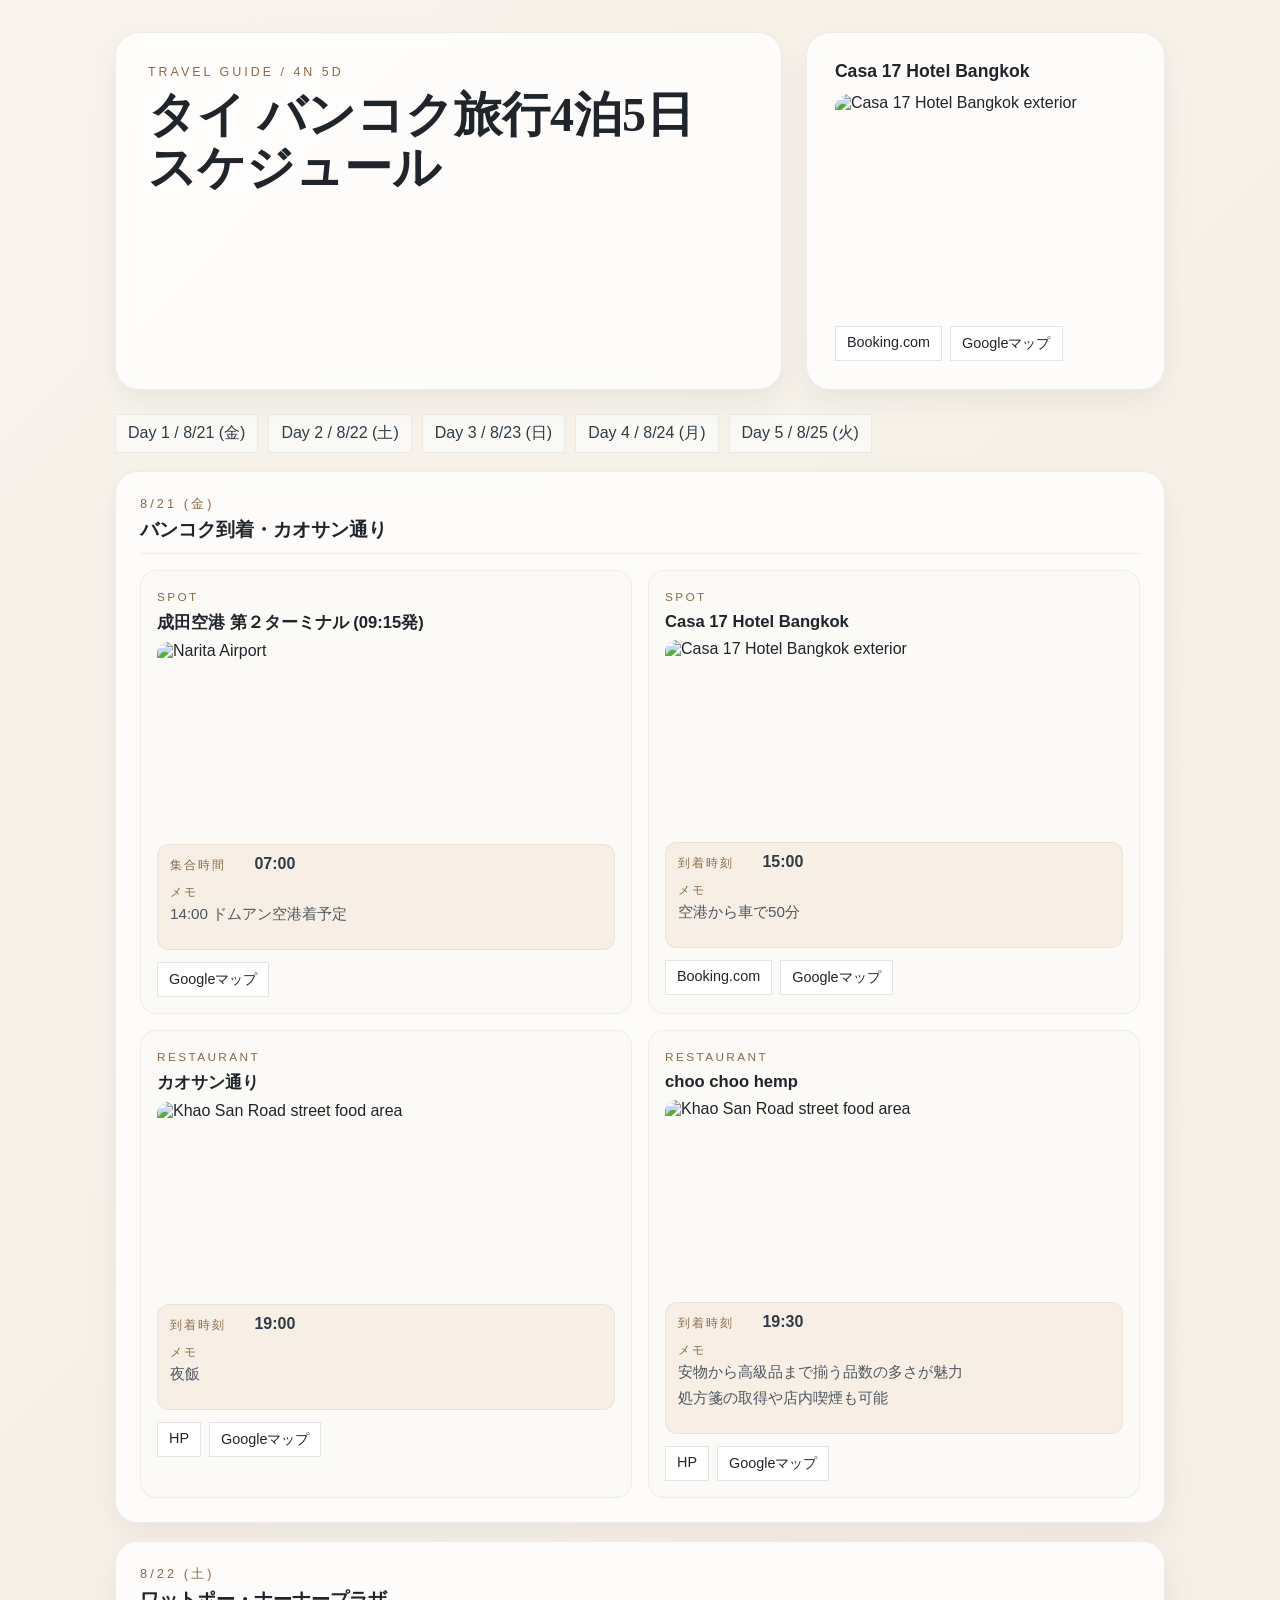
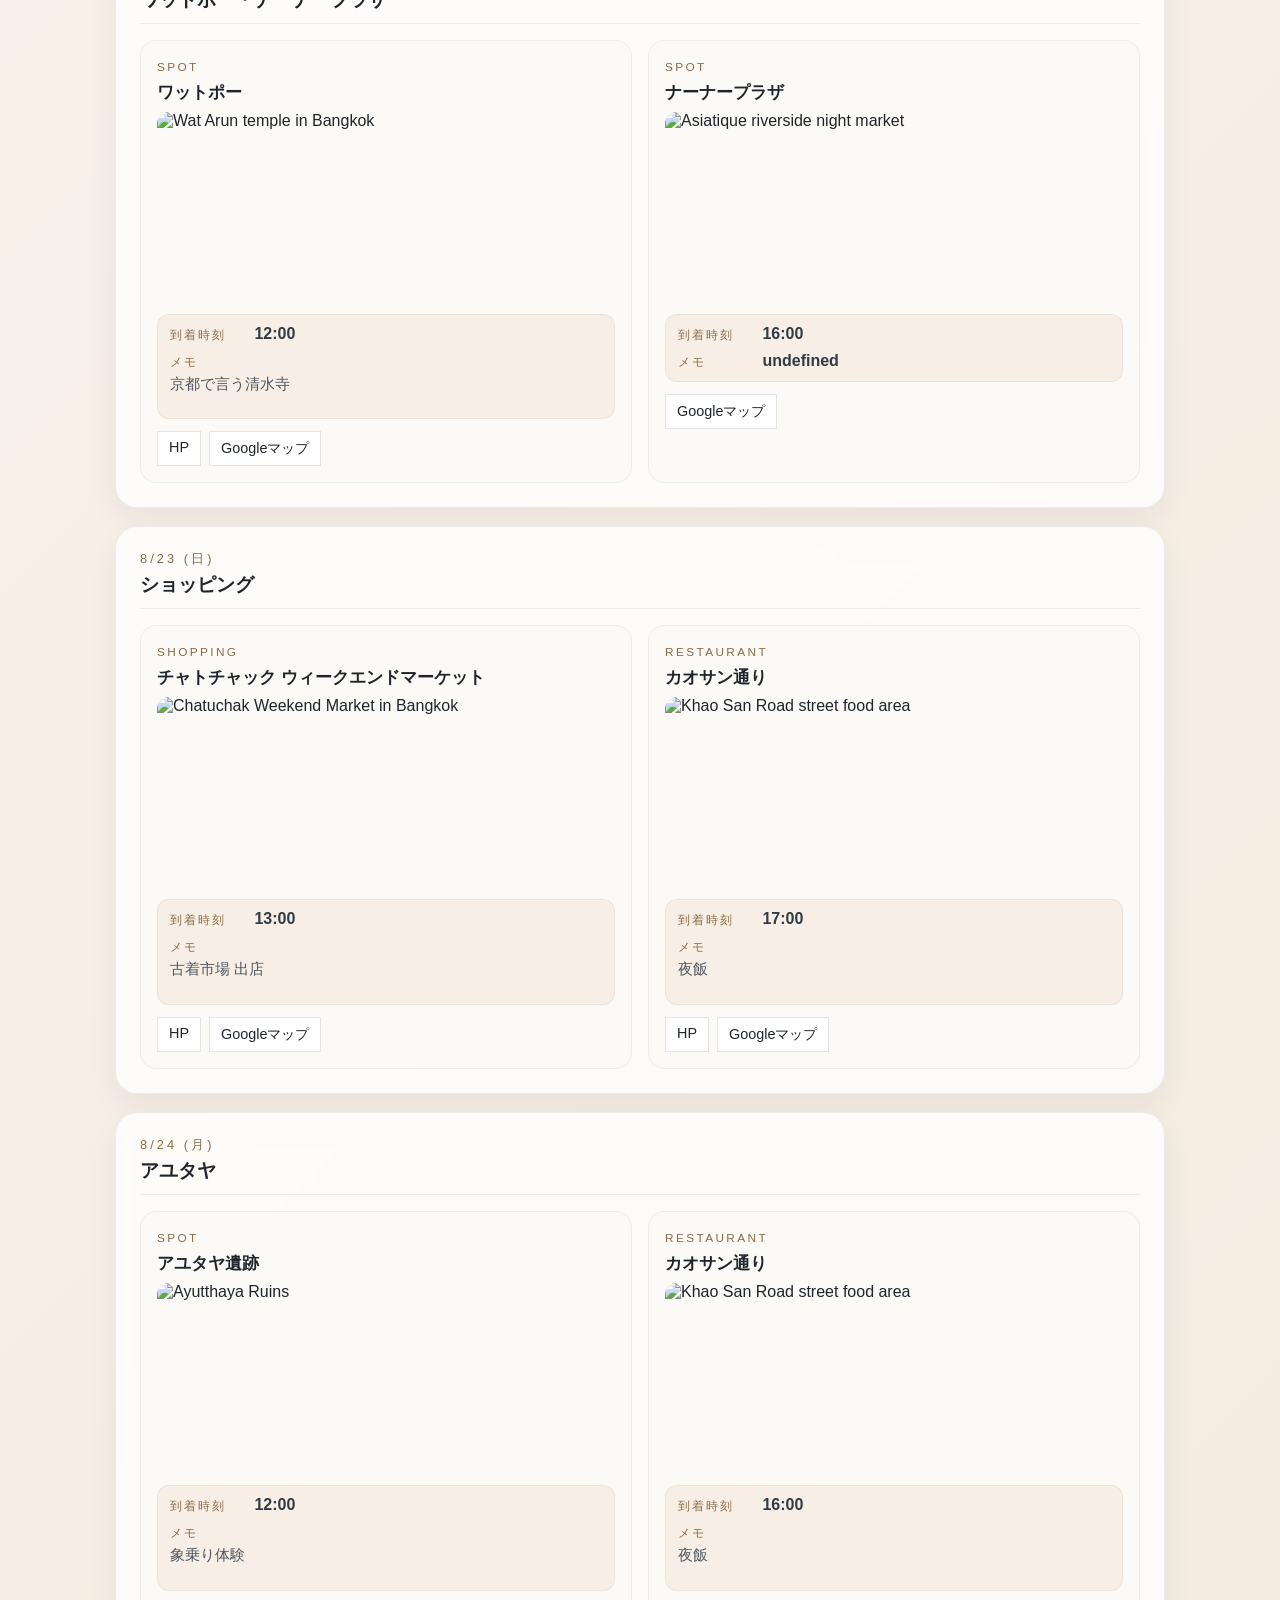
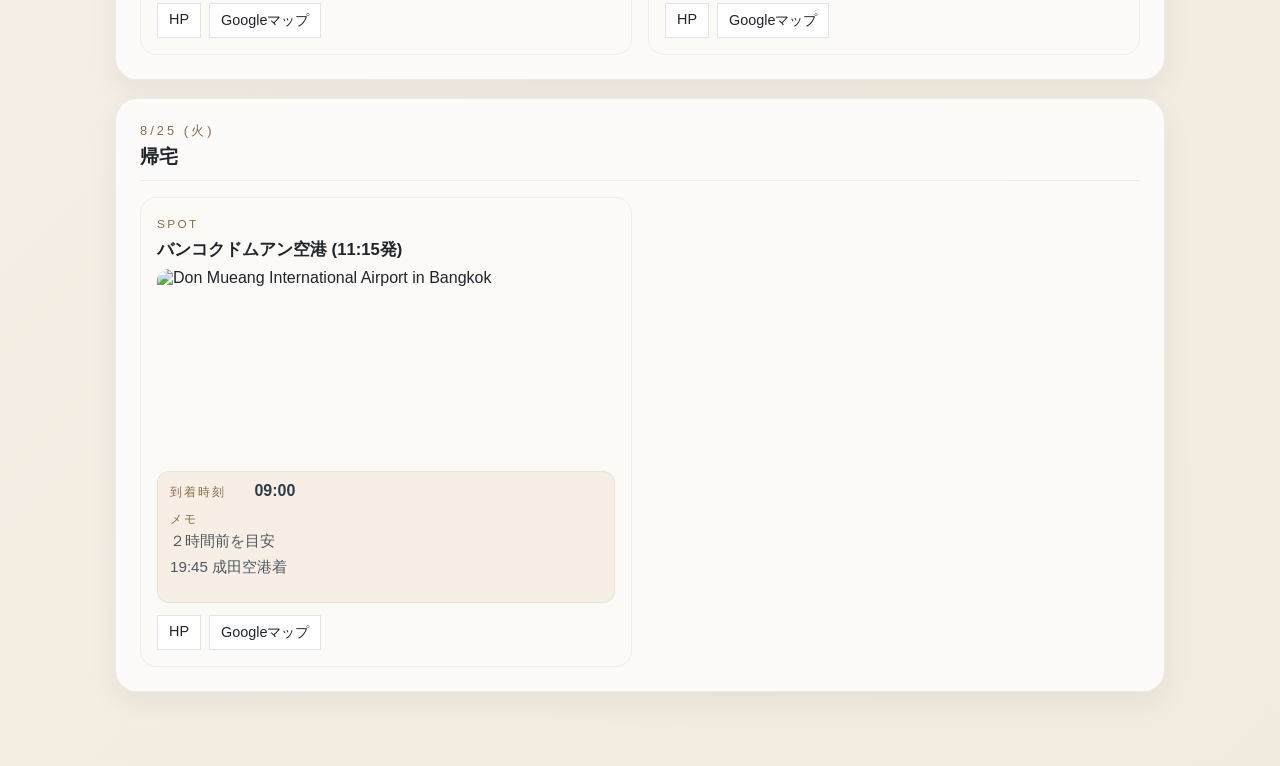
==== index.html @ 08366fd7 "d" ====
<!DOCTYPE html>
<html lang="ja">
  <head>
    <meta charset="UTF-8" />
    <meta name="viewport" content="width=device-width, initial-scale=1.0" />
    <meta name="description" content="マブ旅行 タイ 4泊5日" />
    <title>タイ 4泊5日</title>
    <link rel="icon" href="./icon.jpeg" type="image/jpeg">
    <link rel="stylesheet" href="style.css" />
  </head>
  <body>
    <main class="container">
      <header class="hero">
        <div class="hero-copy">
          <p class="eyebrow">TRAVEL GUIDE / 4N 5D</p>
          <h1>タイ バンコク旅行4泊5日<br />スケジュール</h1>
        </div>
        <div class="hero-panel">
          <h2>Casa 17 Hotel Bangkok</h2>
          <img class="hotel-photo" src="https://cf.bstatic.com/xdata/images/hotel/max1024x768/692562613.jpg?k=0b8fb6a4f40130f8b9ee7ea294255a1981a92a98378175642ac05ddc0c7d869b&o=&hp=1" alt="Casa 17 Hotel Bangkok exterior" />
          <div class="links">
            <a href="https://www.booking.com/hotel/th/casa-17.ja.html?chal_t=1786013086738&force_referer=https%3A%2F%2Fwww.google.com%2F" target="_blank" rel="noopener noreferrer">Booking.com</a>
            <a href="https://www.google.com/maps/search/Casa+17+Hotel+Bangkok" target="_blank" rel="noopener noreferrer">Googleマップ</a>
          </div>
        </div>
      </header>

      <nav class="day-nav" aria-label="日程ナビゲーション">
        <a href="#8/21 (金)">Day 1 / 8/21 (金)</a>
        <a href="#8/22 (土)">Day 2 / 8/22 (土)</a>
        <a href="#8/23 (日)">Day 3 / 8/23 (日)</a>
        <a href="#8/24 (月)">Day 4 / 8/24 (月)</a>
        <a href="#8/25 (火)">Day 5 / 8/25 (火)</a>
      </nav>

      <div id="schedule-root"></div>
    </main>

    <script src="app.js"></script>
  </body>
</html>
---- style.css ----
:root {
  color-scheme: light;
  font-family: "Yu Gothic", "Hiragino Sans", "Noto Sans JP", sans-serif;
  background: #f4efe9;
  color: #1f252b;
}

* {
  box-sizing: border-box;
}

html {
  scroll-behavior: smooth;
}

body {
  margin: 0;
  min-height: 100vh;
  padding: 32px 20px 56px;
  background: linear-gradient(135deg, #f8f3ec 0%, #f2ebdf 100%);
  color: #1f252b;
}

.container {
  max-width: 1050px;
  margin: 0 auto;
}

.hero {
  display: grid;
  grid-template-columns: 1.3fr 0.7fr;
  gap: 24px;
  align-items: stretch;
  margin-bottom: 24px;
}

.hero-copy,
.hero-panel,
.day-card {
  background: rgba(255, 255, 255, 0.78);
  border: 1px solid rgba(31, 37, 43, 0.08);
  box-shadow: 0 12px 30px rgba(31, 37, 43, 0.06);
  backdrop-filter: blur(8px);
}

.hero-copy {
  border-radius: 24px;
  padding: 32px;
}

.hero-panel {
  border-radius: 24px;
  padding: 28px;
  display: flex;
  flex-direction: column;
  justify-content: center;
}

.eyebrow {
  margin: 0 0 10px;
  font-size: 0.78rem;
  letter-spacing: 0.24em;
  text-transform: uppercase;
  color: #8b6b47;
}

h1 {
  margin: 0 0 12px;
  font-family: "Palatino Linotype", "Book Antiqua", "Times New Roman", serif;
  font-size: clamp(2.1rem, 4vw, 3rem);
  line-height: 1.1;
  font-weight: 600;
}

.hero-meta {
  display: flex;
  flex-wrap: wrap;
  gap: 10px;
}

.hero-panel h2 {
  margin: 0 0 10px;
  font-size: 1.1rem;
}

.hotel-description {
  margin: 0 0 14px;
  color: #4f5761;
  line-height: 1.8;
  font-size: 0.95rem;
}

.hero-meta span,
.day-badge {
  display: inline-block;
  padding: 8px 12px;
  border-radius: 999px;
  background: #f6efe7;
  color: #4f5761;
  border: 1px solid rgba(31, 37, 43, 0.08);
  font-size: 0.9rem;
}

.panel-label {
  margin: 0 0 10px;
  font-size: 0.78rem;
  letter-spacing: 0.2em;
  text-transform: uppercase;
  color: #8b6b47;
}

.hero-panel h2 {
  margin: 0 0 12px;
  font-size: 1.1rem;
}

.hotel-photo {
  width: 100%;
  height: 220px;
  object-fit: cover;
  border-radius: 14px;
  margin-bottom: 12px;
  display: block;
}

.day-nav {
  display: flex;
  flex-wrap: wrap;
  gap: 10px;
  margin-bottom: 18px;
}

.day-nav a {
  text-decoration: none;
  color: #2f3b45;
  padding: 8px 12px;
  border: 1px solid rgba(31, 37, 43, 0.08);
  background: rgba(255, 255, 255, 0.6);
  transition: all 0.2s ease;
}

.day-nav a:hover {
  background: #fff;
  transform: translateY(-1px);
}

.day-card {
  border-radius: 22px;
  padding: 24px;
  margin-bottom: 18px;
}

.day-heading {
  display: flex;
  justify-content: space-between;
  align-items: center;
  gap: 12px;
  margin-bottom: 16px;
  padding-bottom: 10px;
  border-bottom: 1px solid rgba(31, 37, 43, 0.08);
}

.day-number {
  margin: 0 0 4px;
  font-size: 0.8rem;
  letter-spacing: 0.24em;
  color: #8b6b47;
}

.day-heading h2 {
  margin: 0;
  font-size: 1.2rem;
}

.item-grid {
  display: grid;
  grid-template-columns: repeat(2, minmax(0, 1fr));
  gap: 16px;
}

.plan-item {
  background: #fcfaf7;
  border: 1px solid rgba(31, 37, 43, 0.06);
  border-radius: 16px;
  padding: 16px;
  overflow: hidden;
}

.plan-item img {
  width: 100%;
  height: 190px;
  object-fit: cover;
  border-radius: 12px;
  margin-bottom: 12px;
  display: block;
}

.item-label {
  display: inline-block;
  margin-bottom: 8px;
  font-size: 0.74rem;
  letter-spacing: 0.2em;
  text-transform: uppercase;
  color: #8b6b47;
}

.plan-item h3 {
  margin: 0 0 8px;
  font-size: 1.04rem;
}

.plan-item p {
  margin: 0 0 12px;
  color: #4f5761;
  line-height: 1.7;
  font-size: 0.95rem;
}

.item-meta {
  margin: 12px 0 12px;
  padding: 10px 12px;
  border-radius: 12px;
  background: #f7efe5;
  border: 1px solid rgba(31, 37, 43, 0.06);
}

.meta-row + .meta-row {
  margin-top: 8px;
}

.meta-label {
  display: inline-block;
  min-width: 72px;
  font-size: 0.74rem;
  letter-spacing: 0.16em;
  text-transform: uppercase;
  color: #8b6b47;
  margin-right: 8px;
}

.meta-value {
  font-weight: 600;
  color: #2f3b45;
}

.meta-note {
  margin: 4px 0 0;
  color: #4f5761;
  font-size: 0.9rem;
  line-height: 1.6;
}

.links {
  display: flex;
  flex-wrap: wrap;
  gap: 8px;
}

.links a {
  text-decoration: none;
  color: #1f252b;
  border: 1px solid rgba(31, 37, 43, 0.12);
  background: #fff;
  padding: 7px 11px;
  font-size: 0.9rem;
  transition: all 0.2s ease;
}

.links a:hover {
  background: #1f252b;
  color: #fff;
}

@media (max-width: 780px) {
  .hero {
    grid-template-columns: 1fr;
  }

  .item-grid {
    grid-template-columns: 1fr;
  }
}

@media (max-width: 560px) {
  body {
    padding: 16px 12px 36px;
  }

  .hero-copy,
  .hero-panel,
  .day-card {
    padding: 18px;
  }

  .day-heading {
    flex-direction: column;
    align-items: flex-start;
  }
}
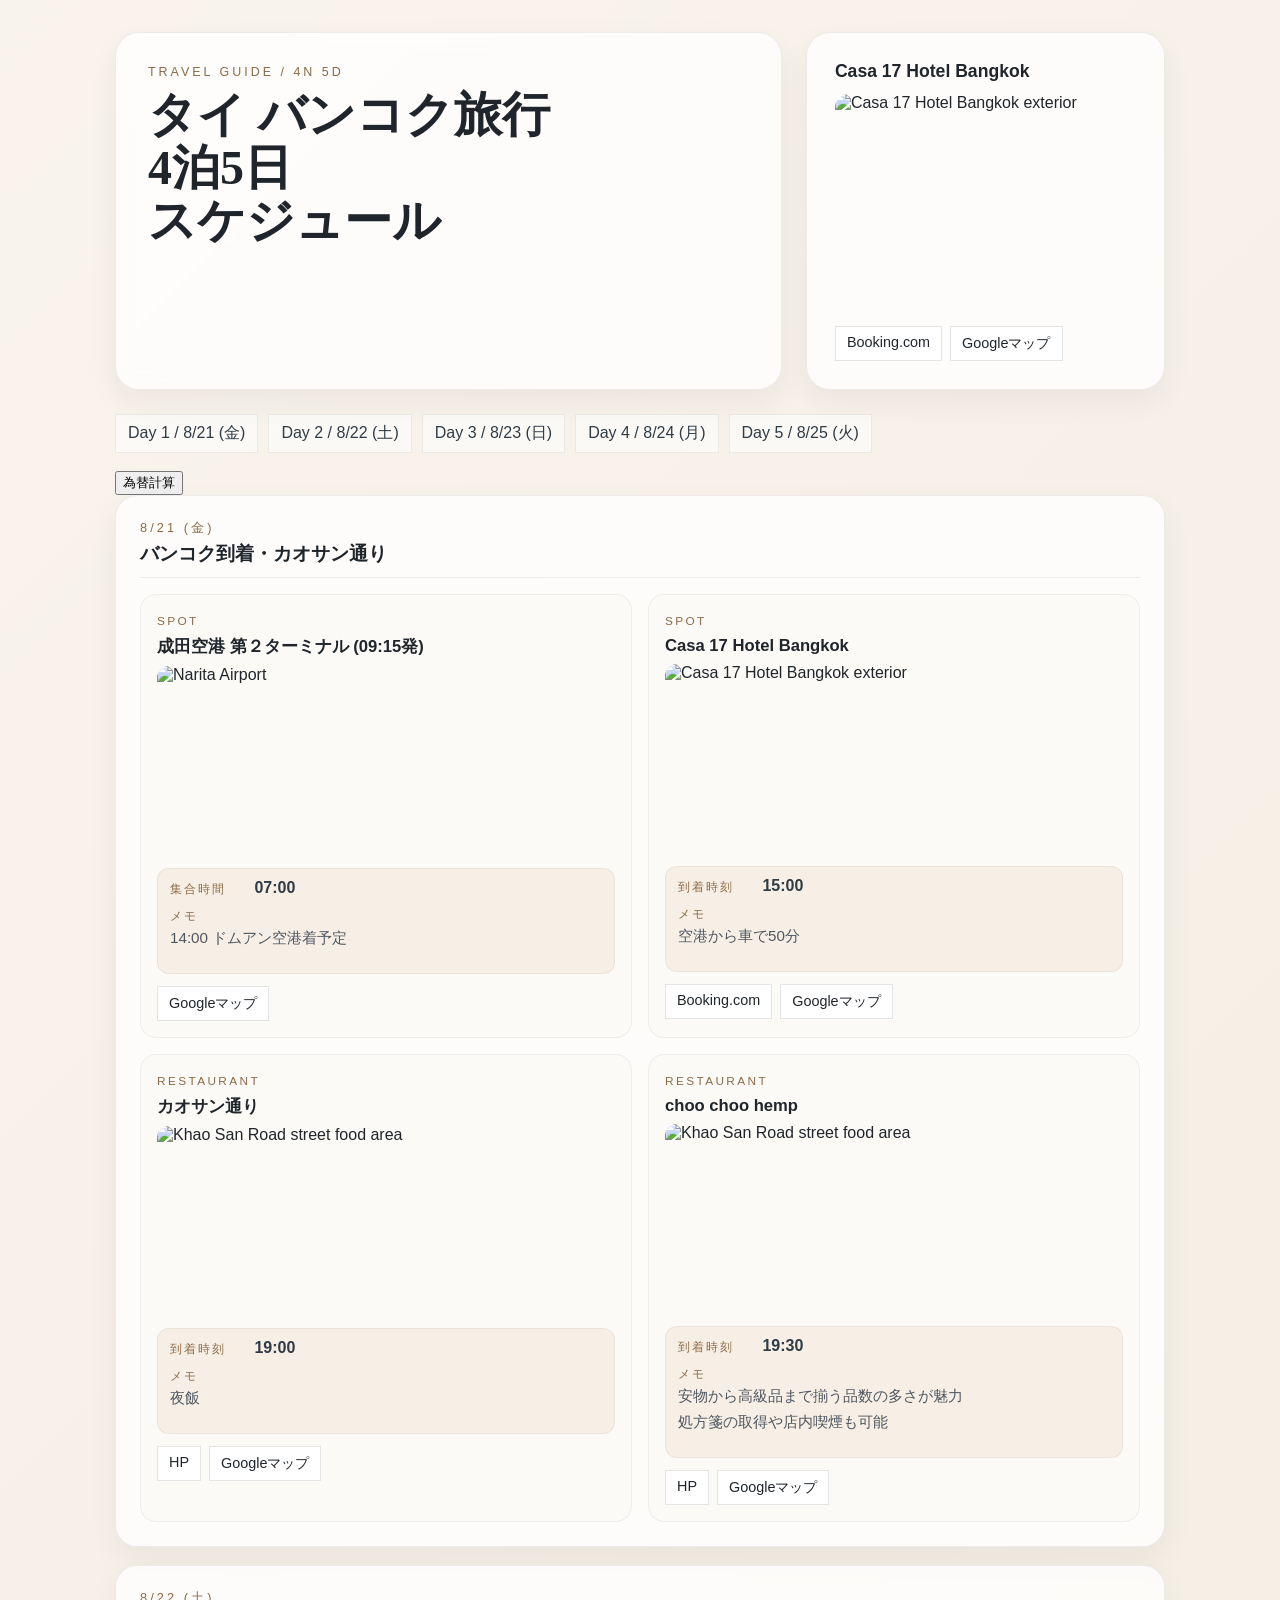
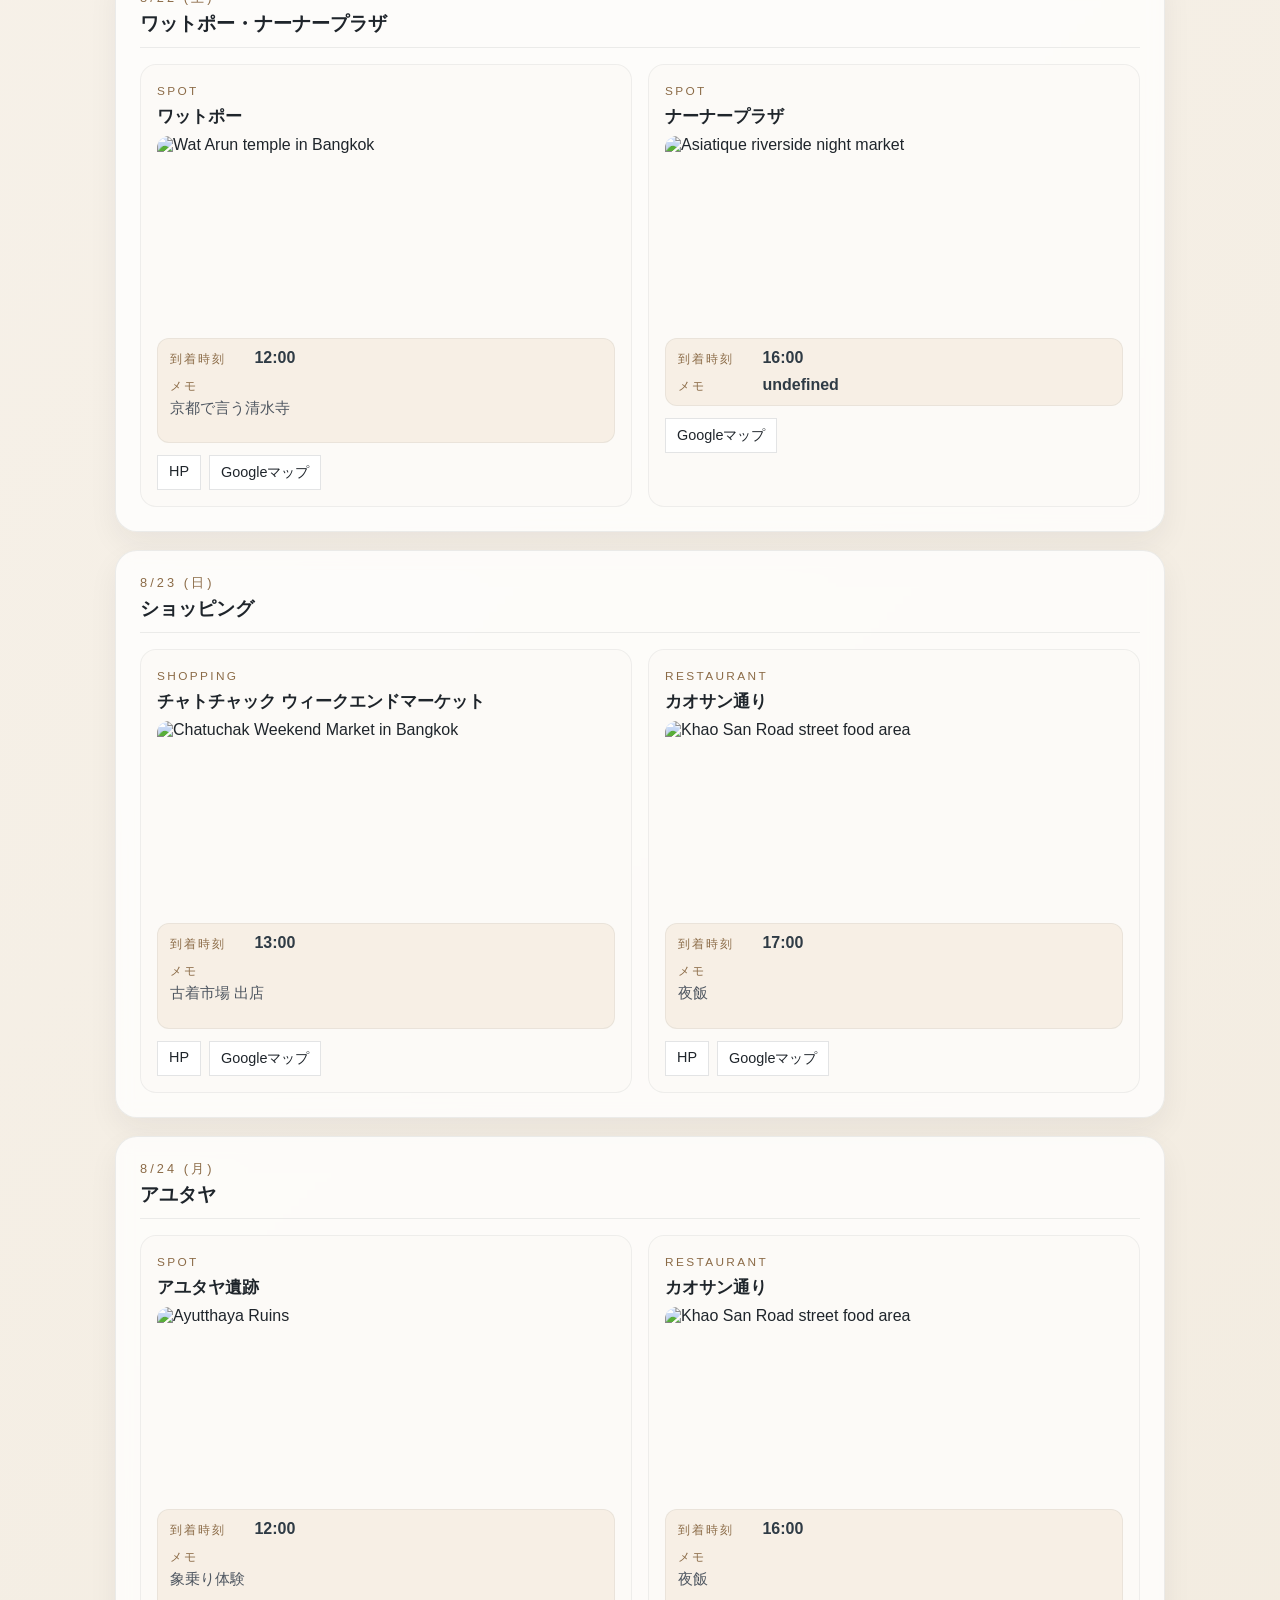
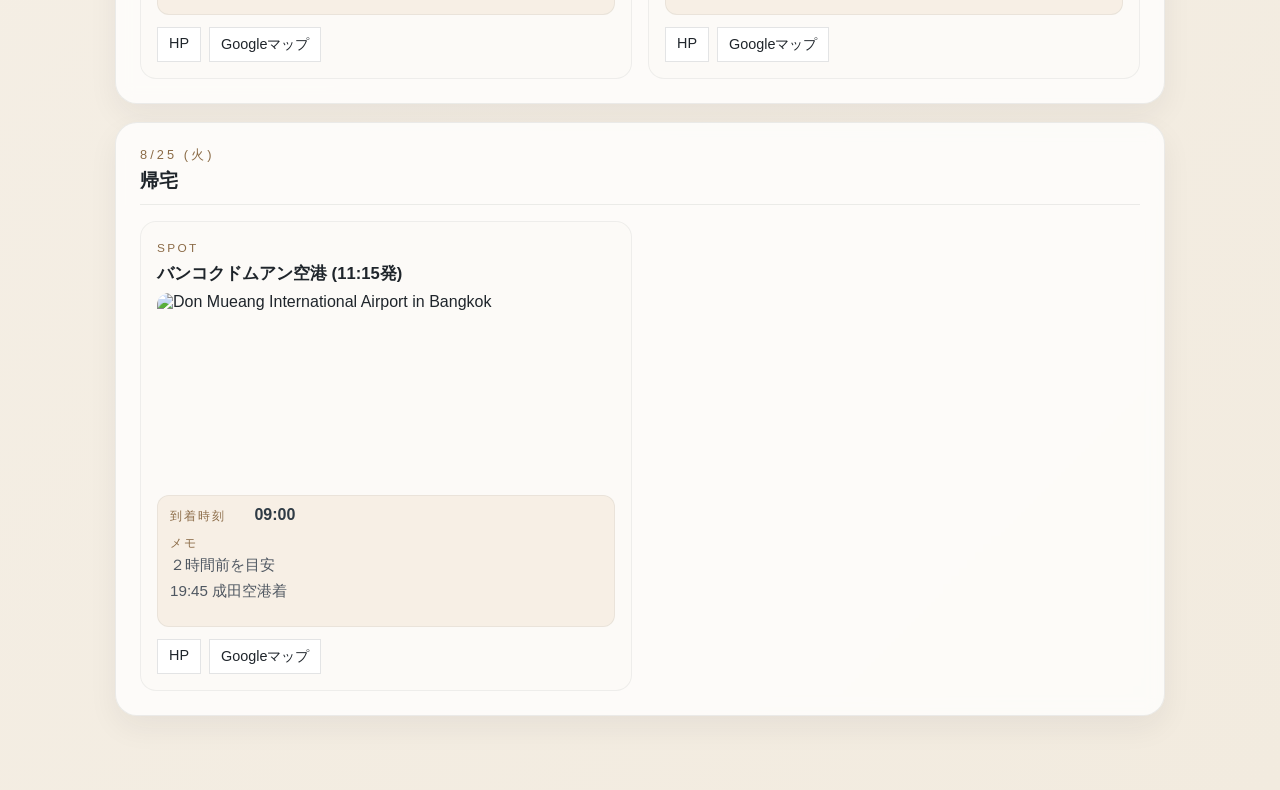
==== commit b21da7ab: "a" ====
--- a/index.html
+++ b/index.html
@@ -5,7 +5,7 @@
     <meta name="viewport" content="width=device-width, initial-scale=1.0" />
     <meta name="description" content="マブ旅行 タイ 4泊5日" />
     <title>タイ 4泊5日</title>
-    <link rel="icon" href="./icon.jpeg" type="image/jpeg">
+    <link rel="icon" href="./icon_mabu.jpeg" type="image/jpeg">
     <link rel="stylesheet" href="style.css" />
   </head>
   <body>
@@ -13,7 +13,7 @@
       <header class="hero">
         <div class="hero-copy">
           <p class="eyebrow">TRAVEL GUIDE / 4N 5D</p>
-          <h1>タイ バンコク旅行4泊5日<br />スケジュール</h1>
+          <h1>タイ バンコク旅行<br />4泊5日<br />スケジュール</h1>
         </div>
         <div class="hero-panel">
           <h2>Casa 17 Hotel Bangkok</h2>
@@ -32,7 +32,49 @@
         <a href="#8/24 (月)">Day 4 / 8/24 (月)</a>
         <a href="#8/25 (火)">Day 5 / 8/25 (火)</a>
       </nav>
+      <!-- 為替計算ボタン -->
+      <button id="exchange-button">
+          為替計算
+      </button>
 
+
+      <!-- 為替計算ポップアップ -->
+      <div id="exchange-modal" class="modal">
+
+        <div class="modal-content">
+
+          <span id="close-button" class="close">
+              &times;
+          </span>
+
+          <h2>タイバーツ → 日本円</h2>
+
+
+          <p id="rate-info"></p>
+          <div class="input-area">
+              <label>
+                  タイバーツ：
+                  <input
+                      type="number"
+                      id="thb-input"
+                      value="1000"
+                  >
+                  THB
+              </label>
+          </div>
+
+          <button id="calculate-button">
+              計算
+          </button>
+
+          <p>
+              日本円：
+              <span id="jpy-result">-</span>
+              円
+          </p>
+
+        </div>
+      </div>
       <div id="schedule-root"></div>
     </main>
 
--- a/style.css
+++ b/style.css
@@ -297,3 +297,41 @@
     align-items: flex-start;
   }
 }
+
+.modal {
+    display: none;
+    position: fixed;
+    z-index: 1000;
+    left: 0;
+    top: 0;
+    width: 100%;
+    height: 100%;
+    background-color: rgba(0, 0, 0, 0.5);
+}
+
+.modal-content {
+    position: relative;
+    background-color: white;
+    width: 350px;
+    max-width: 80%;
+    margin: 15% auto;
+    padding: 20px;
+    border-radius: 10px;
+}
+
+.close {
+    position: absolute;
+    top: 10px;
+    right: 15px;
+    font-size: 24px;
+    cursor: pointer;
+}
+
+.input-area {
+    margin: 20px 0;
+}
+
+.input-area input {
+    width: 150px;
+    padding: 8px;
+}
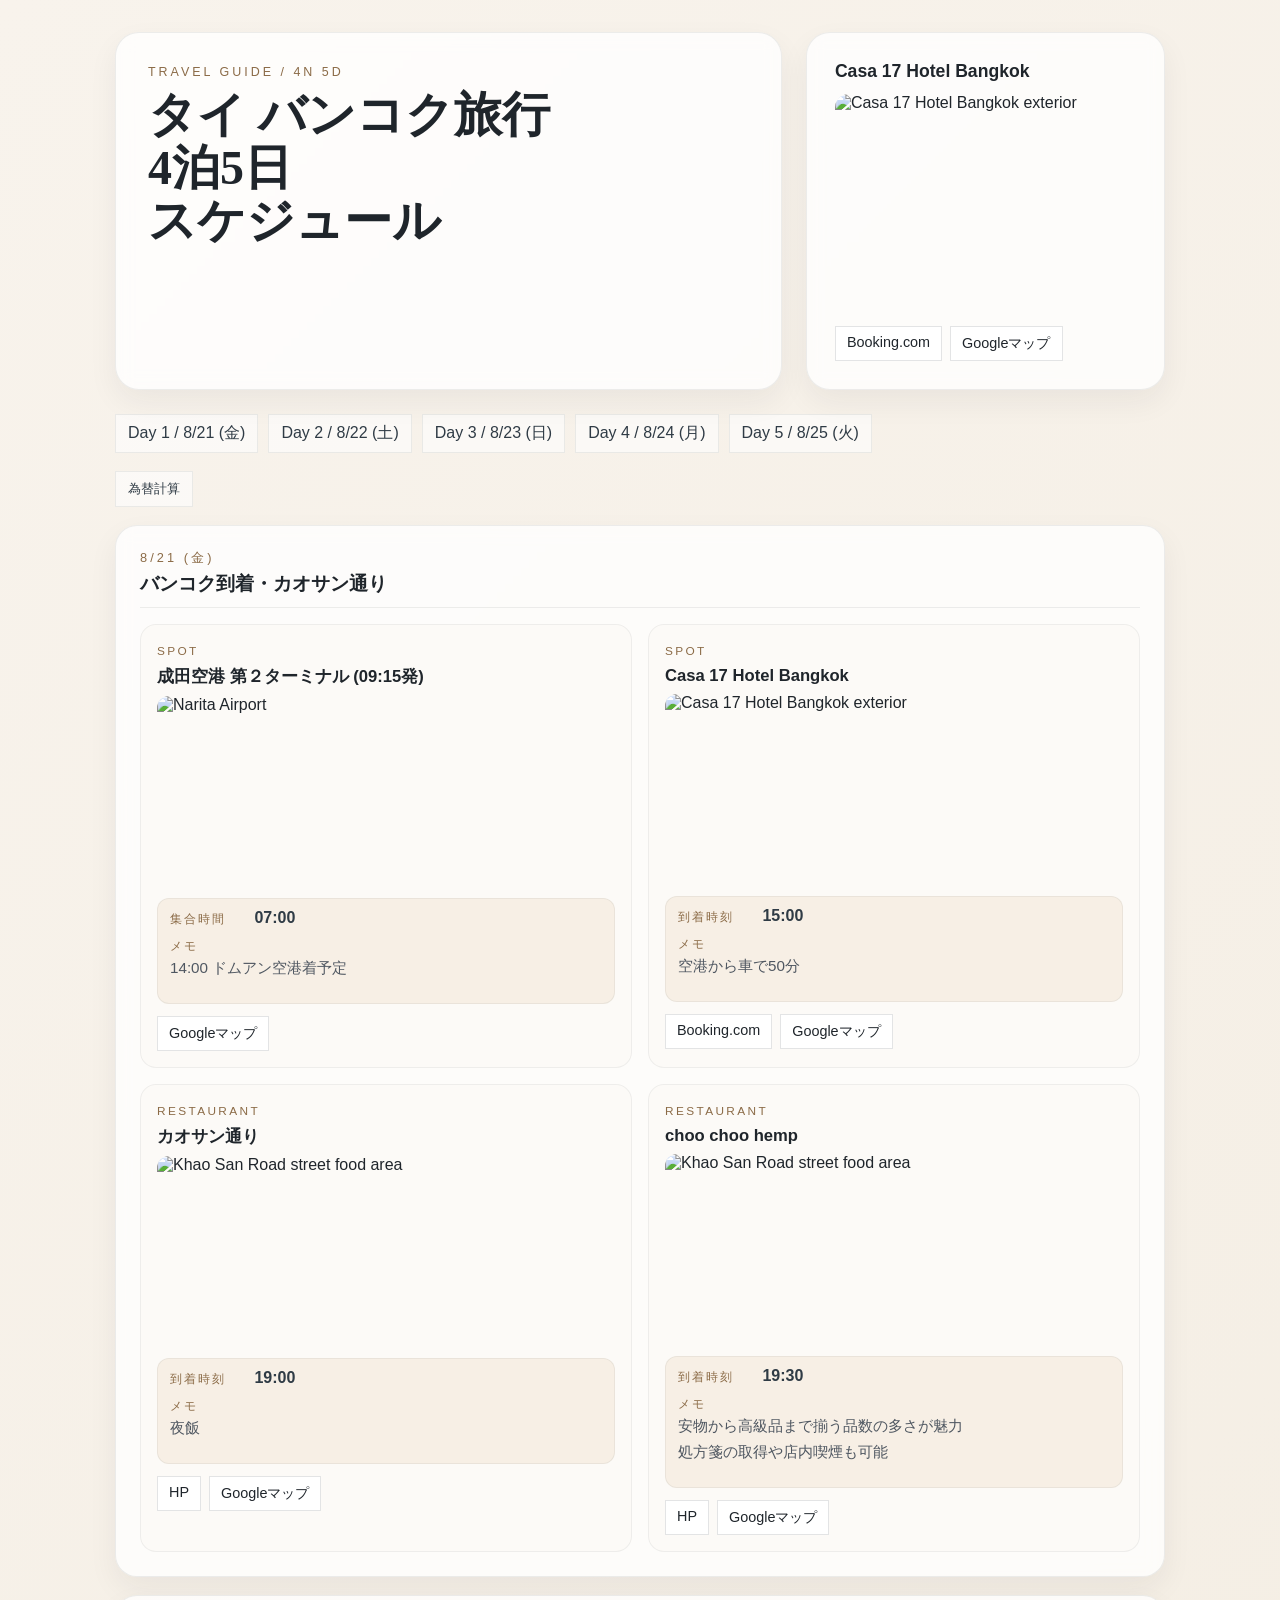
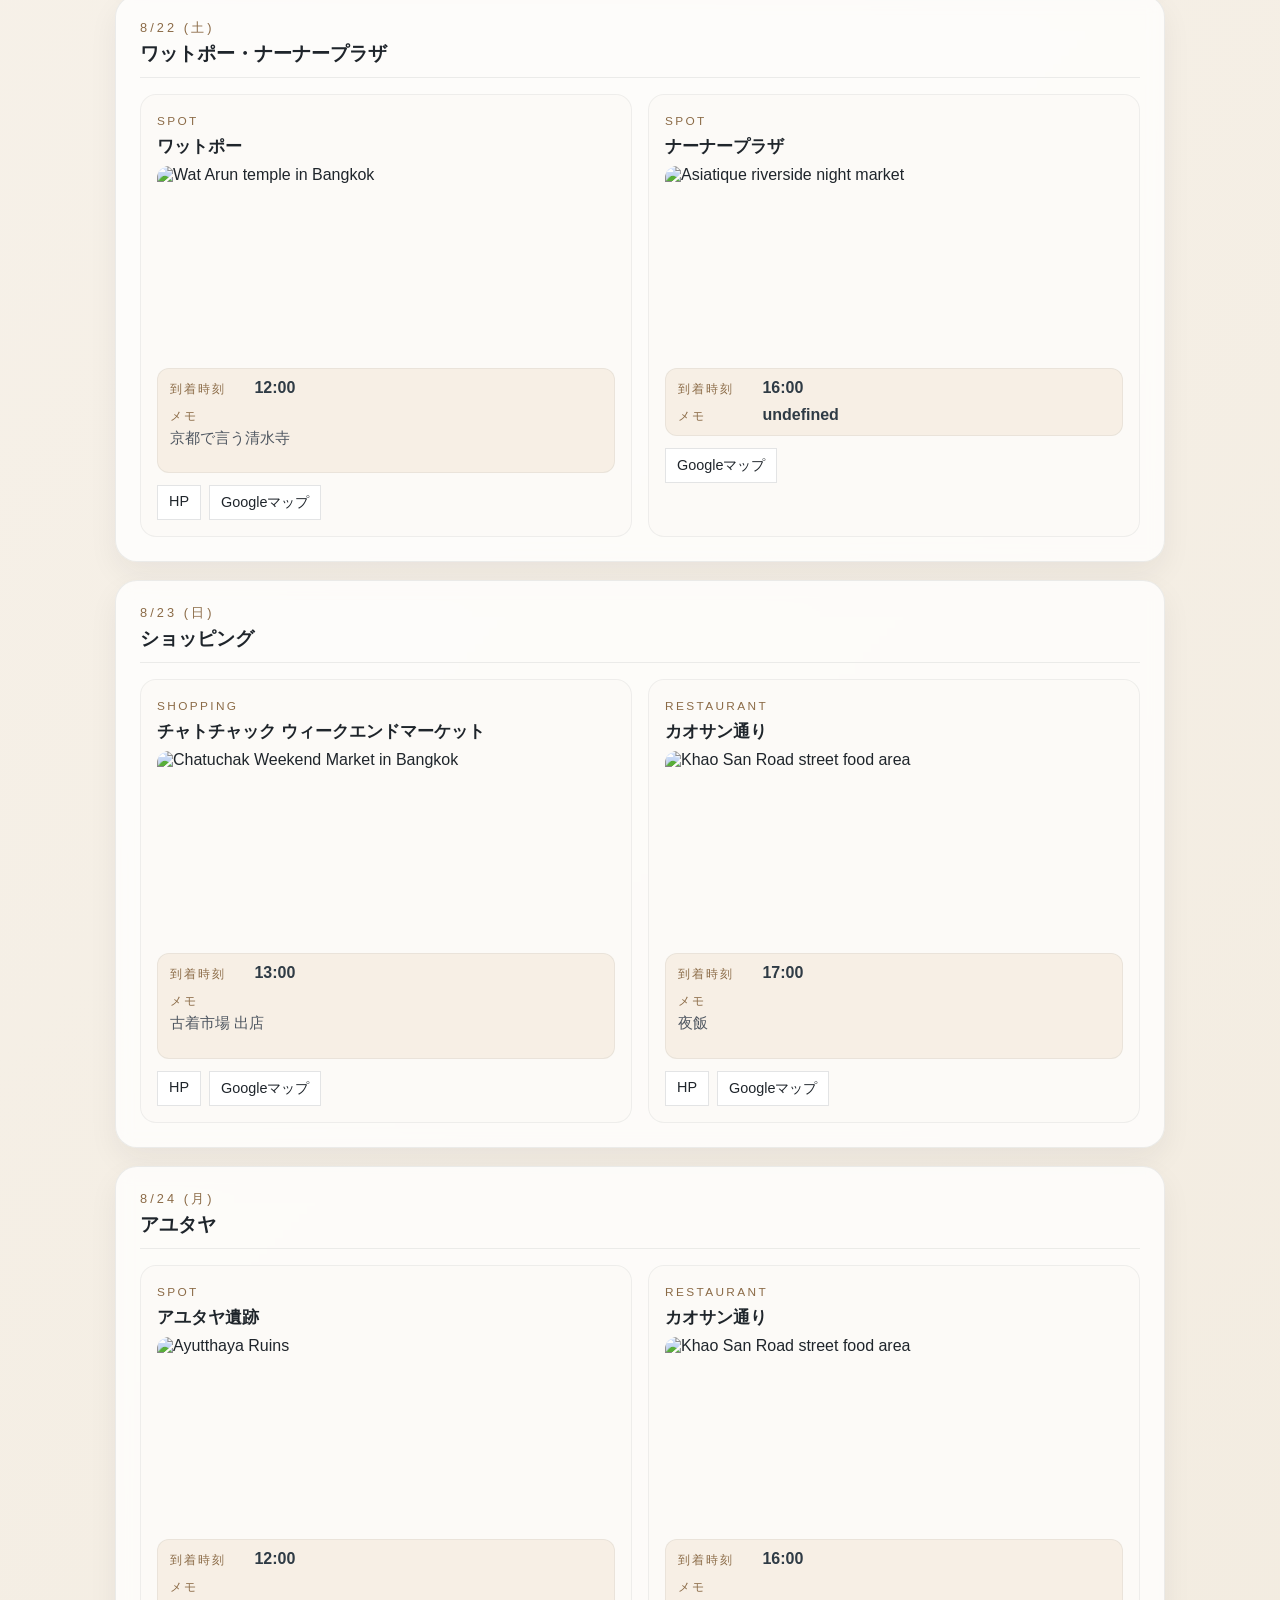
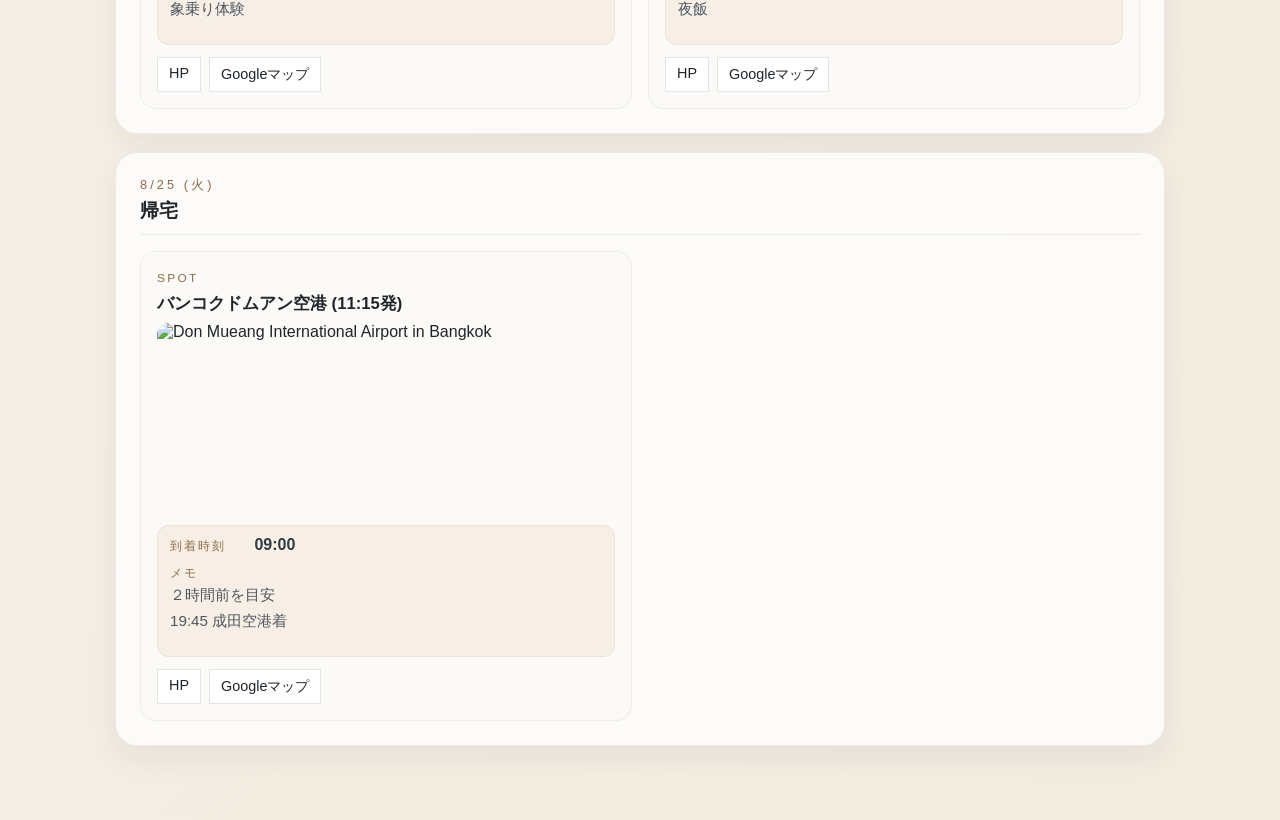
==== commit ad8db5ed: "d" ====
--- a/index.html
+++ b/index.html
@@ -57,7 +57,6 @@
                   <input
                       type="number"
                       id="thb-input"
-                      value="1000"
                   >
                   THB
               </label>
--- a/style.css
+++ b/style.css
@@ -123,6 +123,25 @@
   display: block;
 }
 
+#exchange-button {
+  display: flex;
+  flex-wrap: wrap;
+  gap: 10px;
+  margin-bottom: 18px;
+  
+  text-decoration: none;
+  color: #2f3b45;
+  padding: 8px 12px;
+  border: 1px solid rgba(31, 37, 43, 0.08);
+  background: rgba(255, 255, 255, 0.6);
+  transition: all 0.2s ease;
+}
+
+#exchange-button:hover {
+  background: #fff;
+  transform: translateY(-1px);
+}
+
 .day-nav {
   display: flex;
   flex-wrap: wrap;
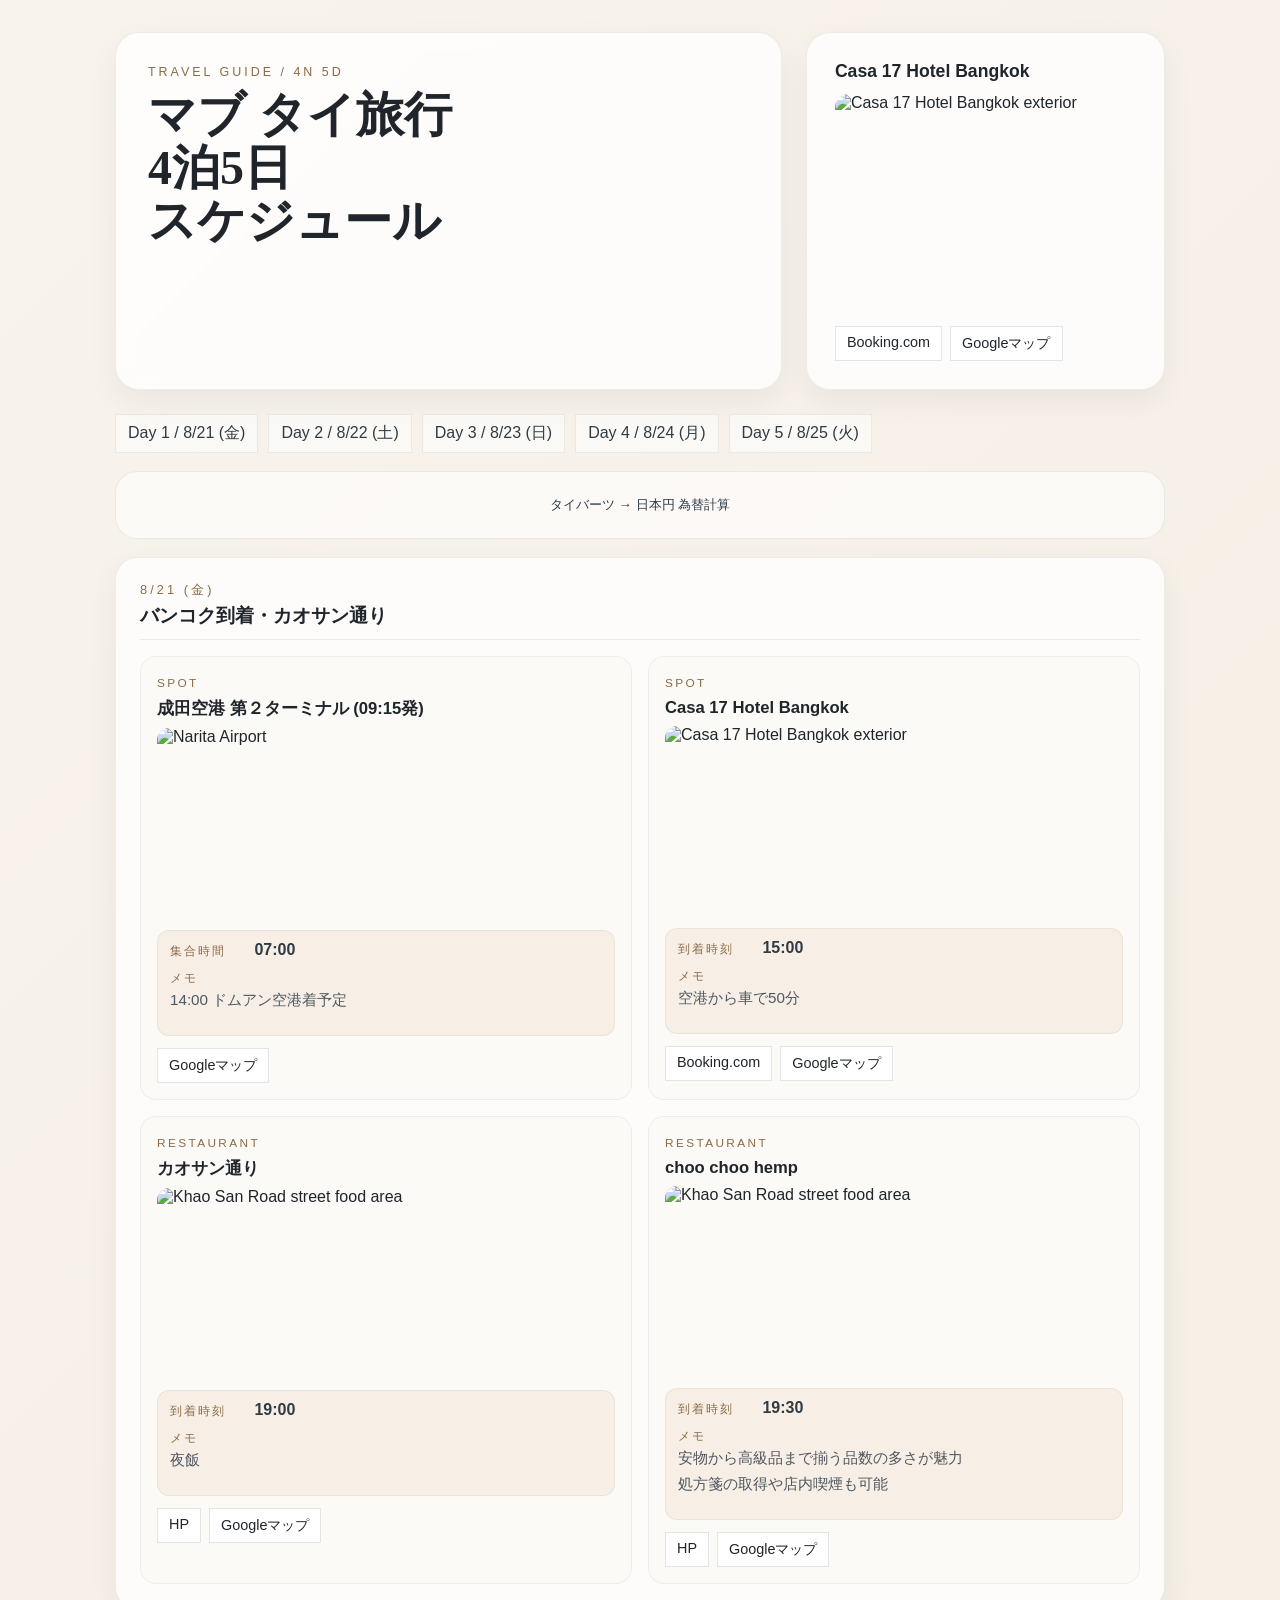
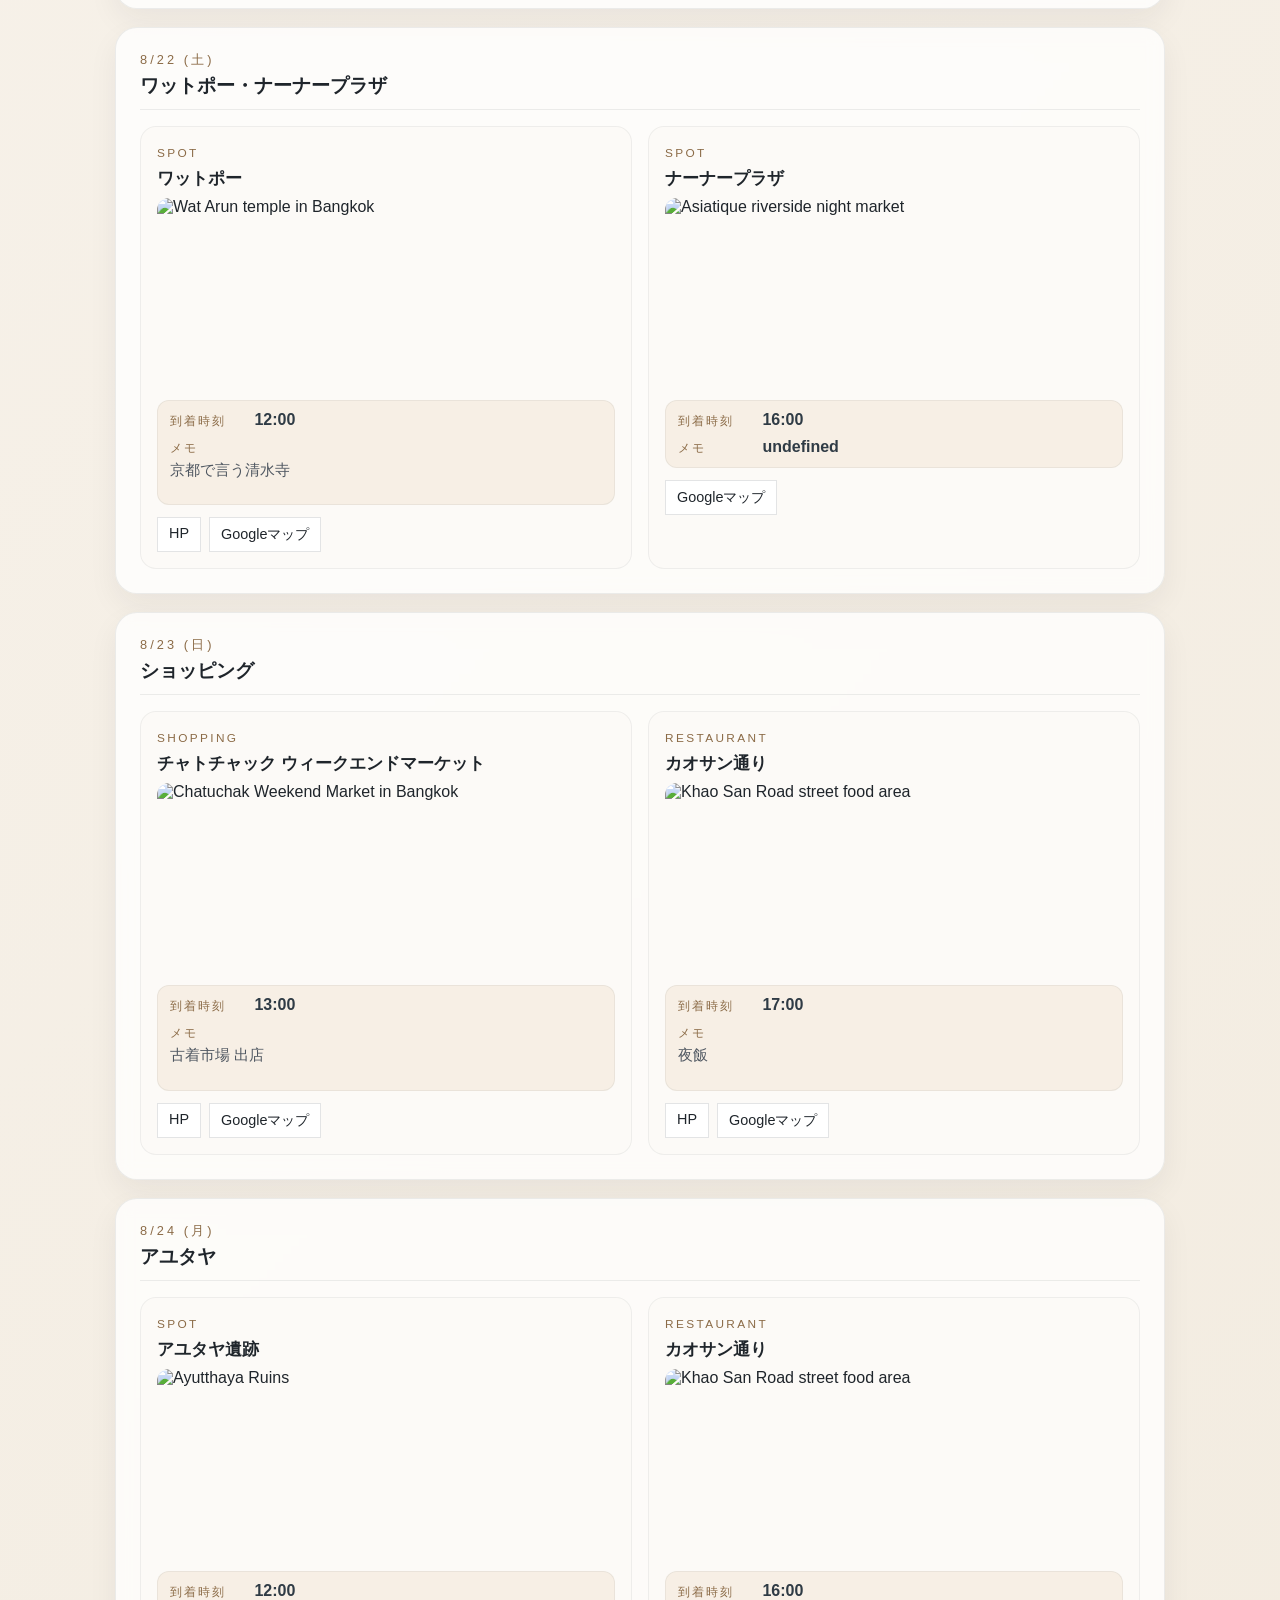
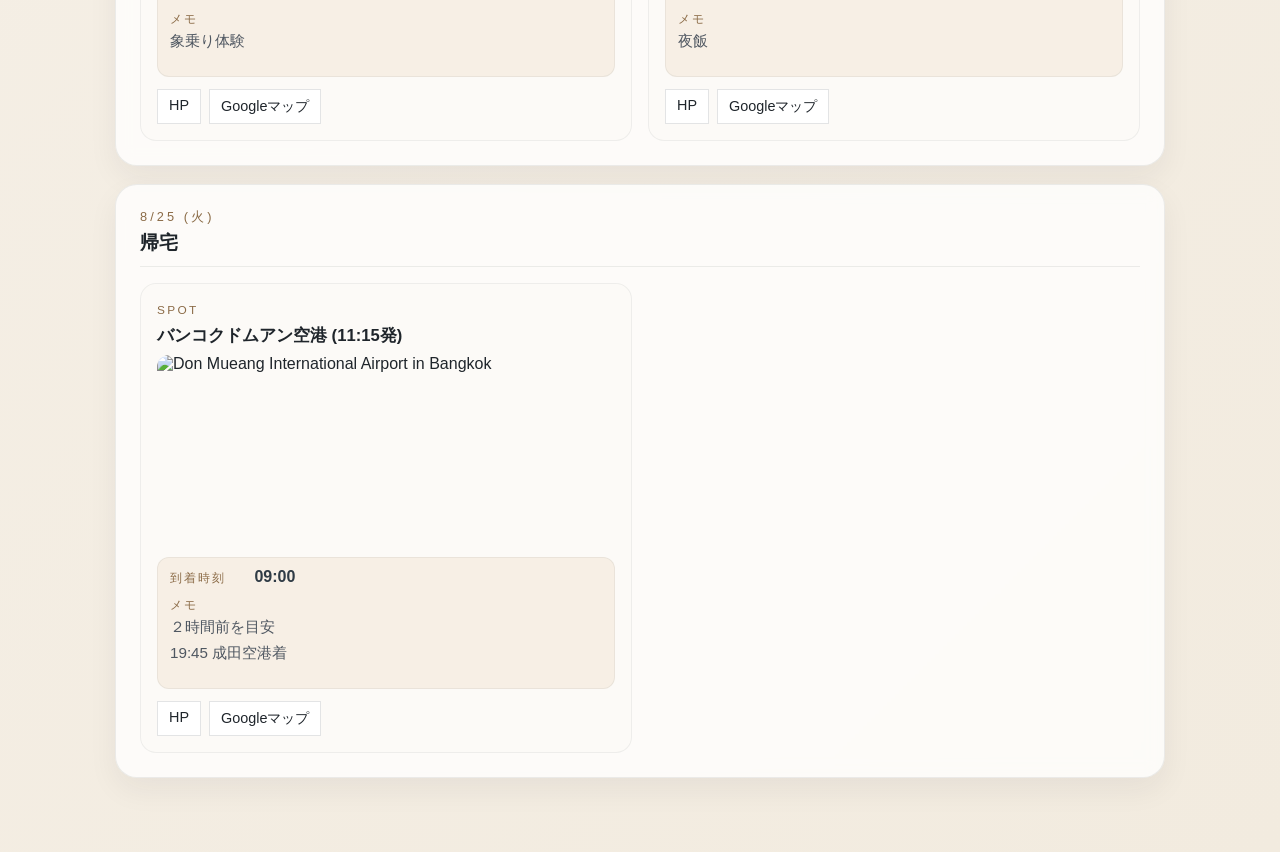
==== commit 595b7678: "a" ====
--- a/index.html
+++ b/index.html
@@ -6,6 +6,9 @@
     <meta name="description" content="マブ旅行 タイ 4泊5日" />
     <title>タイ 4泊5日</title>
     <link rel="icon" href="./icon_mabu.jpeg" type="image/jpeg">
+
+    <!-- iPhoneのホーム画面アイコン -->
+    <link rel="apple-touch-icon" href="./icon_mabu.jpeg">
     <link rel="stylesheet" href="style.css" />
   </head>
   <body>
@@ -13,7 +16,7 @@
       <header class="hero">
         <div class="hero-copy">
           <p class="eyebrow">TRAVEL GUIDE / 4N 5D</p>
-          <h1>タイ バンコク旅行<br />4泊5日<br />スケジュール</h1>
+          <h1>マブ タイ旅行<br />4泊5日<br />スケジュール</h1>
         </div>
         <div class="hero-panel">
           <h2>Casa 17 Hotel Bangkok</h2>
@@ -34,7 +37,7 @@
       </nav>
       <!-- 為替計算ボタン -->
       <button id="exchange-button">
-          為替計算
+          タイバーツ → 日本円 為替計算
       </button>
 
 
@@ -53,12 +56,11 @@
           <p id="rate-info"></p>
           <div class="input-area">
               <label>
-                  タイバーツ：
+                  タイバーツ(THB)：
                   <input
                       type="number"
                       id="thb-input"
                   >
-                  THB
               </label>
           </div>
 
--- a/style.css
+++ b/style.css
@@ -124,17 +124,20 @@
 }
 
 #exchange-button {
-  display: flex;
-  flex-wrap: wrap;
-  gap: 10px;
-  margin-bottom: 18px;
-  
-  text-decoration: none;
-  color: #2f3b45;
-  padding: 8px 12px;
-  border: 1px solid rgba(31, 37, 43, 0.08);
-  background: rgba(255, 255, 255, 0.6);
-  transition: all 0.2s ease;
+    display: block;
+    width: 100%;
+    box-sizing: border-box;
+
+    color: #2f3b45;
+    padding: 24px;
+    border: 1px solid rgba(31, 37, 43, 0.08);
+    background: rgba(255, 255, 255, 0.6);
+    transition: all 0.2s ease;
+
+    border-radius: 22px;
+    margin-bottom: 18px;
+
+    cursor: pointer;
 }
 
 #exchange-button:hover {
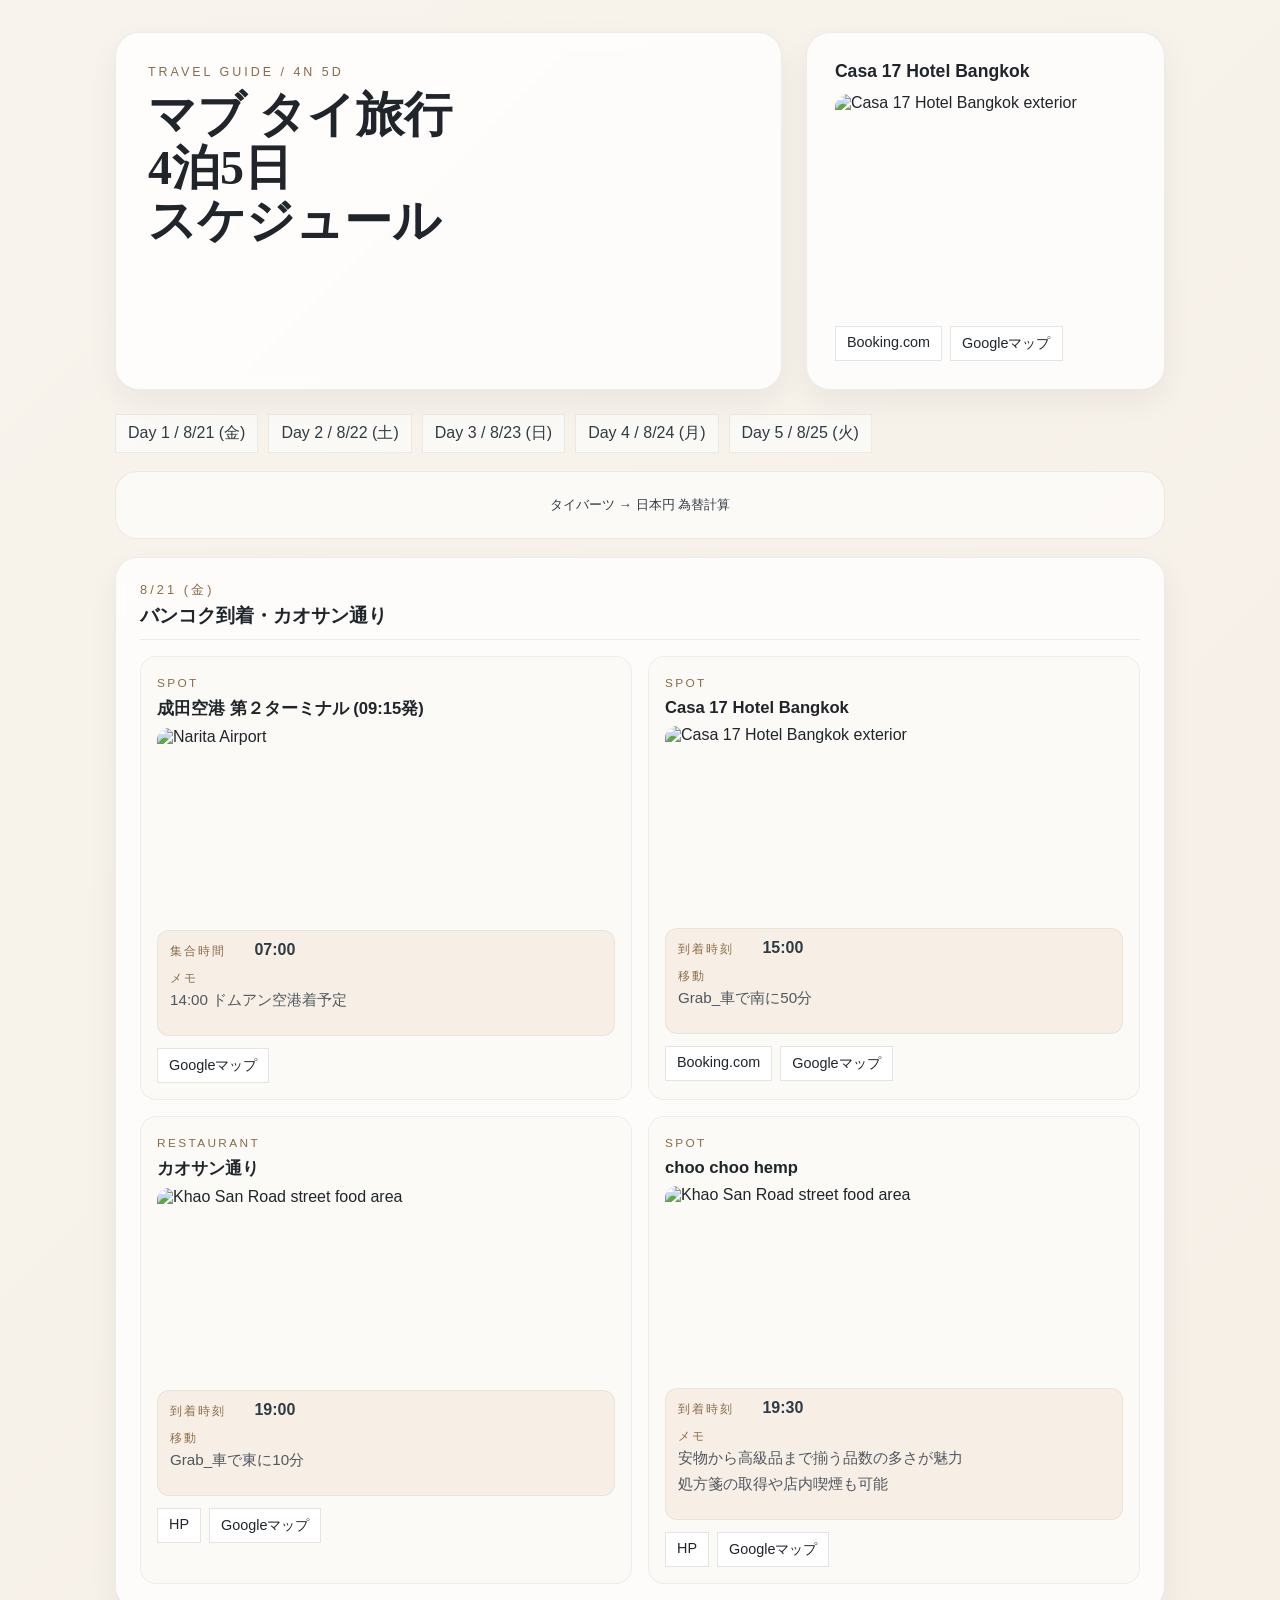
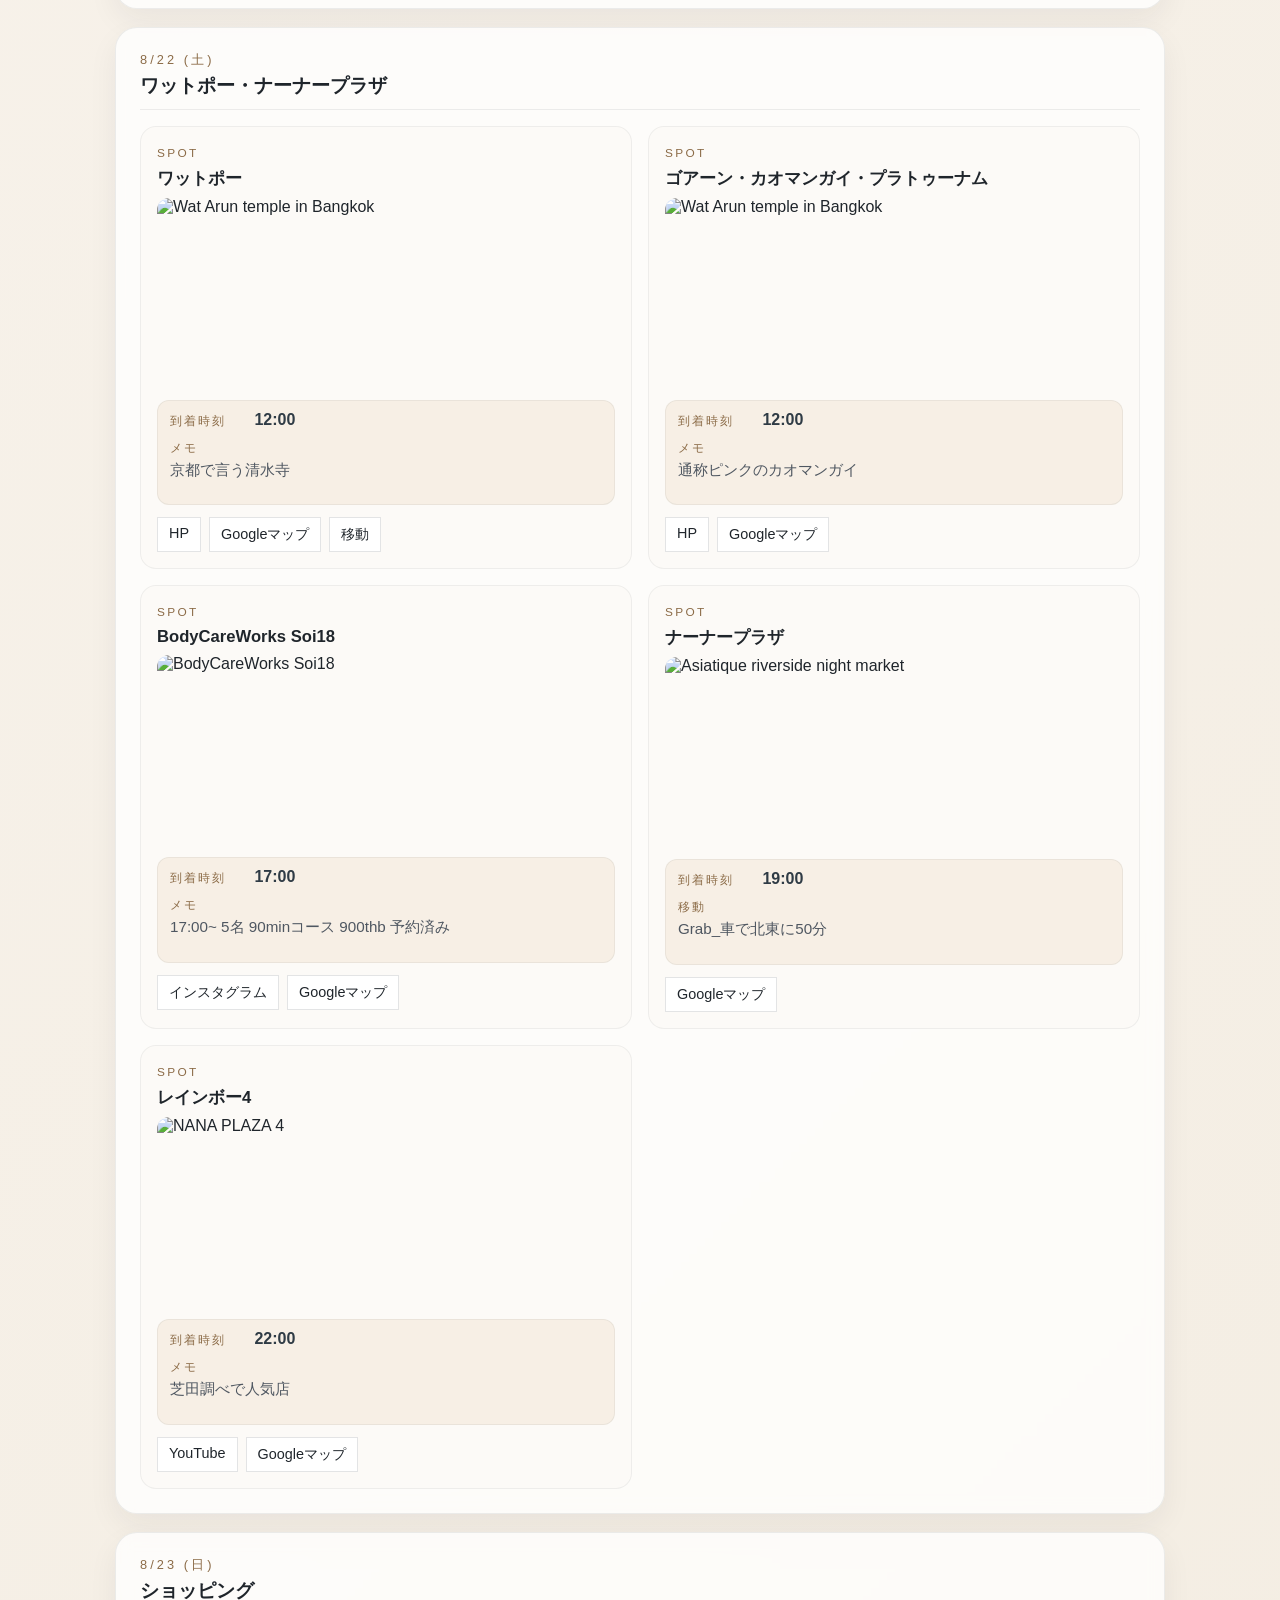
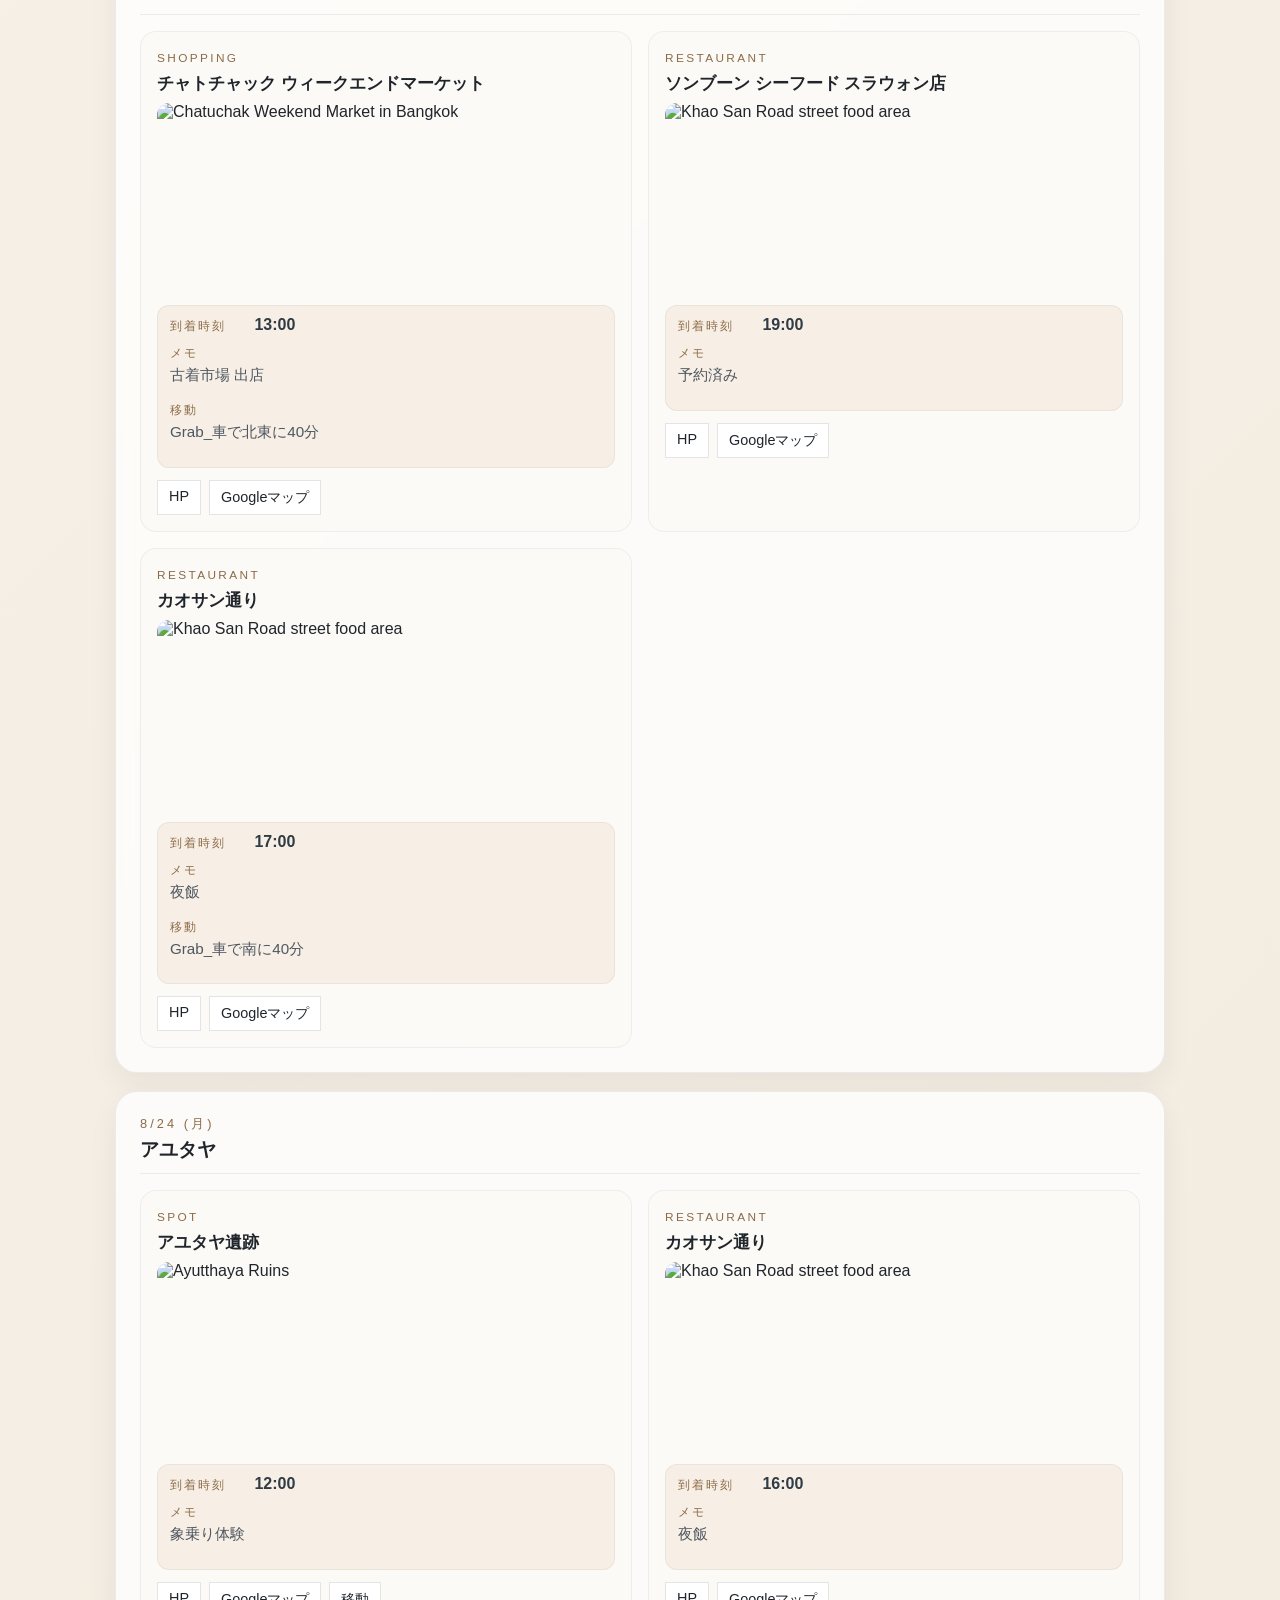
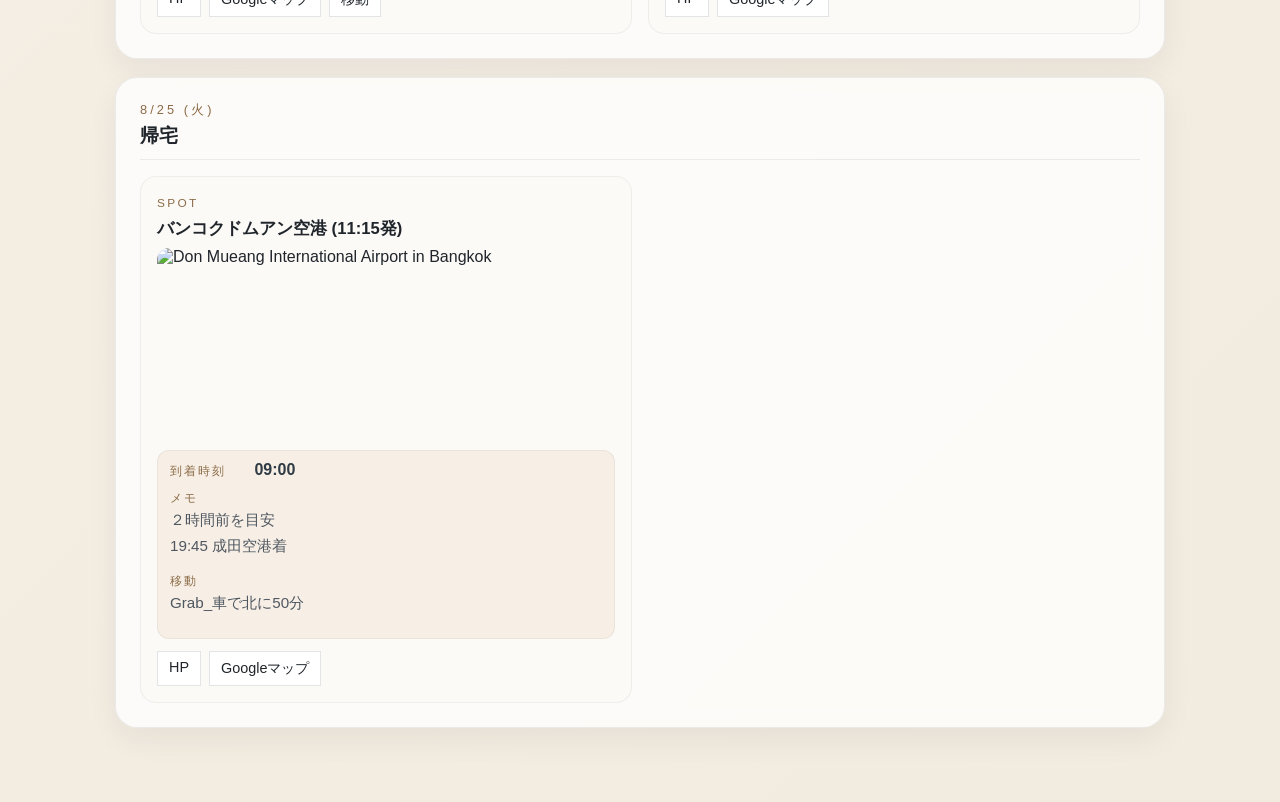
==== commit 3343ab3d: "d" ====
--- a/index.html
+++ b/index.html
@@ -45,11 +45,6 @@
       <div id="exchange-modal" class="modal">
 
         <div class="modal-content">
-
-          <span id="close-button" class="close">
-              &times;
-          </span>
-
           <h2>タイバーツ → 日本円</h2>
 
 
@@ -63,16 +58,19 @@
                   >
               </label>
           </div>
-
-          <button id="calculate-button">
-              計算
-          </button>
-
           <p>
               日本円：
               <span id="jpy-result">-</span>
               円
           </p>
+
+          <button id="calculate-button">
+              計算
+          </button>
+          <button id="close-button" class="close">
+              閉じる
+          </button>
+
 
         </div>
       </div>
--- a/style.css
+++ b/style.css
@@ -124,20 +124,20 @@
 }
 
 #exchange-button {
-    display: block;
-    width: 100%;
-    box-sizing: border-box;
-
-    color: #2f3b45;
-    padding: 24px;
-    border: 1px solid rgba(31, 37, 43, 0.08);
-    background: rgba(255, 255, 255, 0.6);
-    transition: all 0.2s ease;
-
-    border-radius: 22px;
-    margin-bottom: 18px;
-
-    cursor: pointer;
+  display: block;
+  width: 100%;
+  box-sizing: border-box;
+
+  color: #2f3b45;
+  padding: 24px;
+  border: 1px solid rgba(31, 37, 43, 0.08);
+  background: rgba(255, 255, 255, 0.6);
+  transition: all 0.2s ease;
+
+  border-radius: 22px;
+  margin-bottom: 18px;
+
+  cursor: pointer;
 }
 
 #exchange-button:hover {
@@ -343,9 +343,7 @@
 
 .close {
     position: absolute;
-    top: 10px;
-    right: 15px;
-    font-size: 24px;
+    margin-left: 10px;
     cursor: pointer;
 }
 
